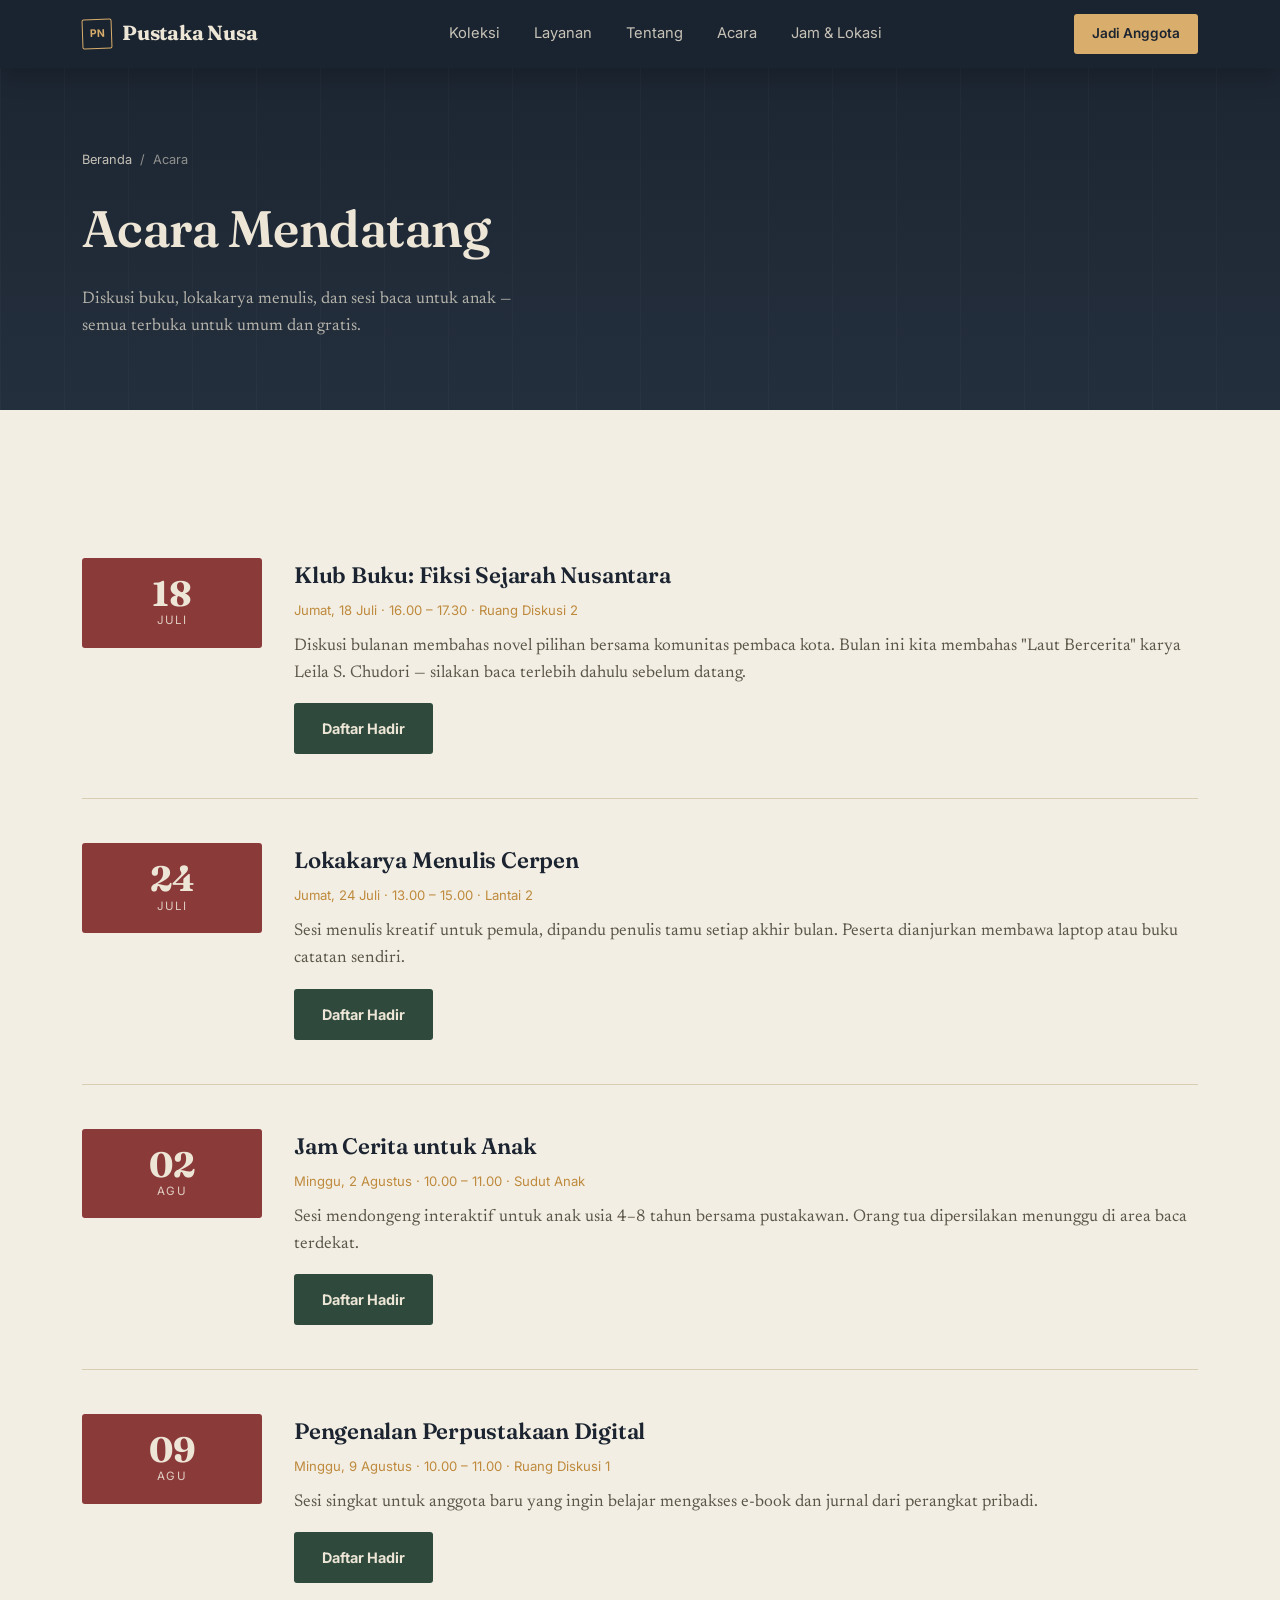
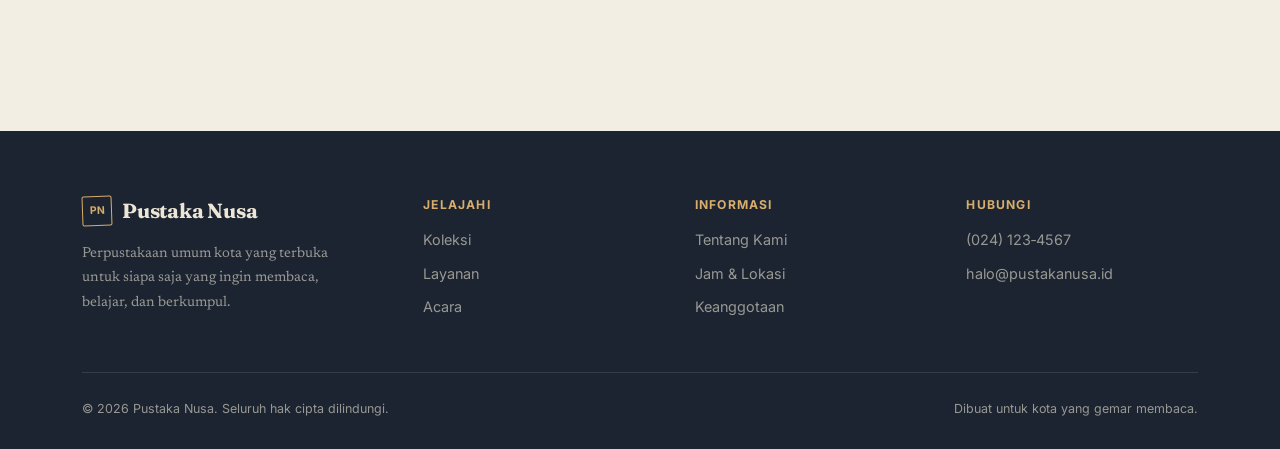
==== acara.html @ 2f624793 "Add files via upload" ====
<!DOCTYPE html>
<html lang="id">
<head>
<meta charset="UTF-8">
<meta name="viewport" content="width=device-width, initial-scale=1.0">
<title>Acara — Pustaka Nusa</title>
<link rel="preconnect" href="https://fonts.googleapis.com">
<link rel="preconnect" href="https://fonts.gstatic.com" crossorigin>
<link href="https://fonts.googleapis.com/css2?family=Fraunces:ital,opsz,wght@0,9..144,300;0,9..144,450;0,9..144,600;0,9..144,700;1,9..144,450&family=Newsreader:ital,wght@0,400;0,500;1,400&family=Inter:wght@400;500;600;700&display=swap" rel="stylesheet">
<link rel="stylesheet" href="style.css">
</head>
<body>

<header class="site scrolled" id="siteHeader">
  <div class="wrap nav-inner">
    <a href="index.html" class="brand"><span class="mark">PN</span>Pustaka Nusa</a>
    <nav class="links">
      <a href="koleksi.html">Koleksi</a>
      <a href="layanan.html">Layanan</a>
      <a href="index.html#tentang">Tentang</a>
      <a href="acara.html">Acara</a>
      <a href="kontak.html">Jam &amp; Lokasi</a>
    </nav>
    <a href="keanggotaan.html" class="nav-cta">Jadi Anggota</a>
    <button class="menu-toggle" id="menuToggle" aria-label="Buka menu" aria-expanded="false">☰</button>
  </div>
  <nav class="links" id="mobileMenu" style="display:none; flex-direction:column; gap:0; background:var(--ink); position:absolute; top:100%; left:0; right:0; padding:8px 32px 20px;">
    <a href="koleksi.html" style="padding:12px 0; border-top:1px solid rgba(237,230,214,0.1);">Koleksi</a>
    <a href="layanan.html" style="padding:12px 0; border-top:1px solid rgba(237,230,214,0.1);">Layanan</a>
    <a href="index.html#tentang" style="padding:12px 0; border-top:1px solid rgba(237,230,214,0.1);">Tentang</a>
    <a href="acara.html" style="padding:12px 0; border-top:1px solid rgba(237,230,214,0.1);">Acara</a>
    <a href="kontak.html" style="padding:12px 0; border-top:1px solid rgba(237,230,214,0.1);">Jam &amp; Lokasi</a>
    <a href="keanggotaan.html" style="padding:12px 0; border-top:1px solid rgba(237,230,214,0.1); color:var(--brass-light);">Jadi Anggota</a>
  </nav>
</header>

<section class="page-hero">
  <div class="wrap">
    <div class="breadcrumb"><a href="index.html">Beranda</a><span>/</span><span>Acara</span></div>
    <h1>Acara Mendatang</h1>
    <p class="lede">Diskusi buku, lokakarya menulis, dan sesi baca untuk anak — semua terbuka untuk umum dan gratis.</p>
  </div>
</section>

<section>
  <div class="wrap">

    <div class="event-full" id="event-1">
      <div class="ef-date"><div class="d">18</div><div class="m">Juli</div></div>
      <div>
        <h2>Klub Buku: Fiksi Sejarah Nusantara</h2>
        <div class="ef-meta">Jumat, 18 Juli · 16.00 – 17.30 · Ruang Diskusi 2</div>
        <p>Diskusi bulanan membahas novel pilihan bersama komunitas pembaca kota. Bulan ini kita membahas "Laut Bercerita" karya Leila S. Chudori — silakan baca terlebih dahulu sebelum datang.</p>
        <a href="mailto:halo@pustakanusa.id?subject=Daftar%20Klub%20Buku%2018%20Juli" class="cta-btn" style="background:var(--forest); color:var(--cream-text); display:inline-block;">Daftar Hadir</a>
      </div>
    </div>

    <div class="event-full" id="event-2">
      <div class="ef-date"><div class="d">24</div><div class="m">Juli</div></div>
      <div>
        <h2>Lokakarya Menulis Cerpen</h2>
        <div class="ef-meta">Jumat, 24 Juli · 13.00 – 15.00 · Lantai 2</div>
        <p>Sesi menulis kreatif untuk pemula, dipandu penulis tamu setiap akhir bulan. Peserta dianjurkan membawa laptop atau buku catatan sendiri.</p>
        <a href="mailto:halo@pustakanusa.id?subject=Daftar%20Lokakarya%20Menulis%2024%20Juli" class="cta-btn" style="background:var(--forest); color:var(--cream-text); display:inline-block;">Daftar Hadir</a>
      </div>
    </div>

    <div class="event-full" id="event-3">
      <div class="ef-date"><div class="d">02</div><div class="m">Agu</div></div>
      <div>
        <h2>Jam Cerita untuk Anak</h2>
        <div class="ef-meta">Minggu, 2 Agustus · 10.00 – 11.00 · Sudut Anak</div>
        <p>Sesi mendongeng interaktif untuk anak usia 4–8 tahun bersama pustakawan. Orang tua dipersilakan menunggu di area baca terdekat.</p>
        <a href="mailto:halo@pustakanusa.id?subject=Daftar%20Jam%20Cerita%20Anak%202%20Agustus" class="cta-btn" style="background:var(--forest); color:var(--cream-text); display:inline-block;">Daftar Hadir</a>
      </div>
    </div>

    <div class="event-full" id="event-4">
      <div class="ef-date"><div class="d">09</div><div class="m">Agu</div></div>
      <div>
        <h2>Pengenalan Perpustakaan Digital</h2>
        <div class="ef-meta">Minggu, 9 Agustus · 10.00 – 11.00 · Ruang Diskusi 1</div>
        <p>Sesi singkat untuk anggota baru yang ingin belajar mengakses e-book dan jurnal dari perangkat pribadi.</p>
        <a href="mailto:halo@pustakanusa.id?subject=Daftar%20Pengenalan%20Perpustakaan%20Digital" class="cta-btn" style="background:var(--forest); color:var(--cream-text); display:inline-block;">Daftar Hadir</a>
      </div>
    </div>

  </div>
</section>

<footer>
  <div class="wrap">
    <div class="footer-grid">
      <div>
        <a href="index.html" class="brand"><span class="mark">PN</span>Pustaka Nusa</a>
        <p class="tag">Perpustakaan umum kota yang terbuka untuk siapa saja yang ingin membaca, belajar, dan berkumpul.</p>
      </div>
      <div>
        <h5>Jelajahi</h5>
        <ul>
          <li><a href="koleksi.html">Koleksi</a></li>
          <li><a href="layanan.html">Layanan</a></li>
          <li><a href="acara.html">Acara</a></li>
        </ul>
      </div>
      <div>
        <h5>Informasi</h5>
        <ul>
          <li><a href="index.html#tentang">Tentang Kami</a></li>
          <li><a href="kontak.html">Jam &amp; Lokasi</a></li>
          <li><a href="keanggotaan.html">Keanggotaan</a></li>
        </ul>
      </div>
      <div>
        <h5>Hubungi</h5>
        <ul>
          <li><a href="tel:+62241234567">(024) 123‑4567</a></li>
          <li><a href="mailto:halo@pustakanusa.id">halo@pustakanusa.id</a></li>
        </ul>
      </div>
    </div>
    <div class="footer-bottom">
      <span>© 2026 Pustaka Nusa. Seluruh hak cipta dilindungi.</span>
      <span>Dibuat untuk kota yang gemar membaca.</span>
    </div>
  </div>
</footer>

<script>
  const menuToggle = document.getElementById('menuToggle');
  const mobileMenu = document.getElementById('mobileMenu');
  menuToggle.addEventListener('click', () => {
    const isOpen = mobileMenu.style.display === 'flex';
    mobileMenu.style.display = isOpen ? 'none' : 'flex';
    menuToggle.setAttribute('aria-expanded', String(!isOpen));
  });
</script>

</body>
</html>
---- style.css ----
:root{
    --ink:#1B2430;
    --ink-2:#242F3D;
    --paper:#F3EEE3;
    --paper-dim:#E8E0CE;
    --paper-line:#D8CDB3;
    --brass:#BE8A3D;
    --brass-light:#D9AE6C;
    --forest:#2F4A3D;
    --spine:#8B3A3A;
    --charcoal:#232323;
    --charcoal-soft:#5B5648;
    --cream-text:#EDE6D6;
  }
  *{box-sizing:border-box; margin:0; padding:0;}
  html{scroll-behavior:smooth;}
  body{
    background:var(--paper);
    color:var(--charcoal);
    font-family:'Newsreader', serif;
    font-size:17px;
    line-height:1.6;
    -webkit-font-smoothing:antialiased;
  }
  h1,h2,h3,.display{
    font-family:'Fraunces', serif;
    font-weight:600;
    letter-spacing:-0.01em;
    color:var(--ink);
  }
  .eyebrow{
    font-family:'Inter', sans-serif;
    font-size:0.72rem;
    letter-spacing:0.16em;
    text-transform:uppercase;
    color:var(--brass);
    font-weight:600;
  }
  a{color:inherit; text-decoration:none;}
  ul{list-style:none;}
  img{max-width:100%; display:block;}
  button{font-family:'Inter', sans-serif; cursor:pointer;}
  :focus-visible{outline:3px solid var(--brass); outline-offset:3px;}

  .wrap{max-width:1180px; margin:0 auto; padding:0 32px;}

  /* ===== NAV ===== */
  header.site{
    position:fixed; top:0; left:0; right:0; z-index:100;
    padding:22px 0;
    transition:background .4s ease, padding .4s ease, box-shadow .4s ease;
  }
  header.site.scrolled{
    background:rgba(27,36,48,0.94);
    backdrop-filter:blur(10px);
    padding:14px 0;
    box-shadow:0 8px 24px rgba(0,0,0,0.18);
  }
  .nav-inner{display:flex; align-items:center; justify-content:space-between;}
  .brand{
    font-family:'Fraunces', serif;
    font-weight:700;
    font-size:1.28rem;
    color:var(--cream-text);
    display:flex; align-items:center; gap:10px;
    letter-spacing:-0.01em;
  }
  .brand .mark{
    width:30px; height:30px; border:1.5px solid var(--brass-light);
    border-radius:2px; display:grid; place-items:center;
    font-family:'Inter',sans-serif; font-size:0.65rem; font-weight:700;
    color:var(--brass-light);
    transform:rotate(-2deg);
  }
  nav.links{display:flex; gap:34px; font-family:'Inter', sans-serif; font-size:0.92rem;}
  nav.links a{color:var(--cream-text); opacity:0.82; position:relative; padding:4px 0;}
  nav.links a:hover{opacity:1;}
  nav.links a::after{
    content:''; position:absolute; left:0; bottom:0; height:1px; width:0;
    background:var(--brass-light); transition:width .3s ease;
  }
  nav.links a:hover::after{width:100%;}
  .nav-cta{
    font-family:'Inter', sans-serif; font-weight:600; font-size:0.85rem;
    color:var(--ink); background:var(--brass-light);
    padding:9px 18px; border-radius:3px; border:none;
    transition:transform .25s ease, background .25s ease;
  }
  .nav-cta:hover{background:#EEC98A; transform:translateY(-1px);}
  .menu-toggle{display:none; background:none; border:none; color:var(--cream-text); font-size:1.5rem;}

  /* ===== HERO ===== */
  .hero{
    background:
      radial-gradient(ellipse at 80% -10%, rgba(190,138,61,0.18), transparent 55%),
      linear-gradient(180deg, var(--ink) 0%, var(--ink-2) 100%);
    color:var(--cream-text);
    padding:168px 0 110px;
    position:relative;
    overflow:hidden;
  }
  .hero::before{
    content:'';
    position:absolute; inset:0;
    background-image:
      repeating-linear-gradient(90deg, rgba(255,255,255,0.025) 0 1px, transparent 1px 64px);
    pointer-events:none;
  }
  .hero-grid{
    display:grid; grid-template-columns:1.15fr 0.85fr; gap:56px; align-items:center;
    position:relative;
  }
  .hero h1{
    font-size:clamp(2.6rem, 5vw, 4.1rem);
    line-height:1.06;
    color:var(--cream-text);
    max-width:14ch;
  }
  .hero h1 em{
    font-style:italic; font-weight:450; color:var(--brass-light);
  }
  .hero p.lede{
    font-family:'Newsreader', serif;
    font-size:1.18rem; color:rgba(237,230,214,0.75);
    max-width:46ch; margin-top:22px;
  }
  .catalog-search{
    margin-top:38px;
    background:var(--paper);
    border-radius:4px;
    padding:6px;
    display:flex;
    gap:6px;
    max-width:520px;
    box-shadow:0 20px 45px rgba(0,0,0,0.35);
  }
  .catalog-search input{
    flex:1; border:none; background:transparent;
    font-family:'Inter', sans-serif; font-size:0.95rem;
    padding:13px 16px; color:var(--charcoal);
  }
  .catalog-search input:focus{outline:none;}
  .catalog-search button{
    background:var(--forest); color:var(--cream-text); border:none;
    padding:0 22px; border-radius:2px; font-weight:600; font-size:0.85rem;
    letter-spacing:0.02em;
    transition:background .25s ease;
  }
  .catalog-search button:hover{background:#3B5F4C;}
  .hero-meta{
    margin-top:16px; display:flex; gap:22px; font-family:'Inter',sans-serif;
    font-size:0.8rem; color:rgba(237,230,214,0.55);
  }

  /* card catalog visual */
  .catalog-card{
    background:var(--paper);
    color:var(--charcoal);
    border-radius:3px;
    padding:26px 26px 22px;
    box-shadow:0 30px 60px rgba(0,0,0,0.4);
    transform:rotate(2.5deg);
    position:relative;
    font-family:'Inter', sans-serif;
  }
  .catalog-card::before{
    content:''; position:absolute; left:16px; right:16px; top:44px; height:1px;
    background:var(--paper-line);
    box-shadow:0 22px 0 var(--paper-line), 0 44px 0 var(--paper-line), 0 66px 0 var(--paper-line), 0 88px 0 var(--paper-line);
  }
  .catalog-card .hole{
    position:absolute; bottom:10px; left:50%; transform:translateX(-50%);
    width:14px; height:14px; border-radius:50%; background:var(--ink);
  }
  .catalog-card .cc-tag{font-size:0.68rem; letter-spacing:0.12em; color:var(--brass); text-transform:uppercase; font-weight:700;}
  .catalog-card h3{font-family:'Fraunces',serif; font-size:1.3rem; margin:8px 0 2px; position:relative; z-index:2;}
  .catalog-card p{font-size:0.85rem; color:var(--charcoal-soft); margin-top:6px; position:relative; z-index:2;}
  .catalog-card .cc-code{
    position:absolute; top:22px; right:22px; font-family:'Fraunces',serif; font-weight:700;
    font-size:1.6rem; color:var(--paper-line);
  }

  /* ===== SECTION SHELL ===== */
  section{padding:104px 0;}
  .section-head{
    display:flex; justify-content:space-between; align-items:flex-end; gap:24px;
    margin-bottom:52px; flex-wrap:wrap;
  }
  .section-head h2{font-size:clamp(1.9rem, 3vw, 2.6rem);}
  .section-head .desc{max-width:38ch; color:var(--charcoal-soft); font-size:1rem;}

  .reveal{opacity:0; transform:translateY(22px); transition:opacity .7s ease, transform .7s ease;}
  .reveal.in{opacity:1; transform:translateY(0);}

  /* ===== SHELF (signature element) ===== */
  .shelf-section{background:var(--paper-dim); border-top:1px solid var(--paper-line); border-bottom:1px solid var(--paper-line);}
  .shelf{
    display:flex; align-items:flex-end; gap:3px;
    padding-bottom:16px;
    border-bottom:14px solid var(--forest);
    border-radius:2px 2px 6px 6px;
    box-shadow:0 10px 0 rgba(0,0,0,0.08);
    overflow-x:auto;
    scrollbar-width:thin;
  }
  .spine{
    flex:1 0 auto;
    min-width:64px;
    height:230px;
    border-radius:3px 3px 0 0;
    display:flex; flex-direction:column; align-items:center; justify-content:flex-end;
    padding:16px 6px;
    cursor:pointer;
    position:relative;
    transition:transform .3s ease, height .3s ease, filter .3s ease;
    color:var(--cream-text);
    font-family:'Inter',sans-serif;
  }
  .spine:hover, .spine:focus-visible{transform:translateY(-14px); z-index:5;}
  .spine.dim{filter:opacity(0.35);}
  .spine .code{font-family:'Fraunces',serif; font-weight:700; font-size:1.05rem; writing-mode:vertical-rl; transform:rotate(180deg); margin-bottom:10px;}
  .spine .label{
    writing-mode:vertical-rl; transform:rotate(180deg);
    font-size:0.72rem; letter-spacing:0.06em; text-transform:uppercase; font-weight:600;
    opacity:0.9;
  }
  .shelf-info{
    margin-top:26px; display:flex; gap:20px; align-items:flex-start;
    font-family:'Inter',sans-serif; font-size:0.9rem; color:var(--charcoal-soft);
    min-height:44px;
  }
  .shelf-info strong{color:var(--ink); font-family:'Fraunces',serif; font-weight:600; font-size:1.02rem;}

  /* ===== LAYANAN ===== */
  .services{display:grid; grid-template-columns:repeat(4,1fr); gap:1px; background:var(--paper-line); border:1px solid var(--paper-line);}
  .service{
    background:var(--paper); padding:34px 26px; min-height:230px;
    display:flex; flex-direction:column; justify-content:space-between;
    transition:background .3s ease;
  }
  .service:hover{background:var(--paper-dim);}
  .service .num{font-family:'Fraunces',serif; font-size:0.85rem; color:var(--brass); font-weight:700;}
  .service h3{font-size:1.18rem; margin-top:30px;}
  .service p{font-size:0.88rem; color:var(--charcoal-soft); margin-top:8px;}

  /* ===== TENTANG / STATS ===== */
  .about{background:var(--ink); color:var(--cream-text);}
  .about .wrap{display:grid; grid-template-columns:1fr 1fr; gap:70px; align-items:center;}
  .about h2{color:var(--cream-text);}
  .about p{color:rgba(237,230,214,0.72); margin-top:18px; font-size:1.05rem; max-width:46ch;}
  .stat-grid{display:grid; grid-template-columns:1fr 1fr; gap:1px; background:rgba(237,230,214,0.14); border:1px solid rgba(237,230,214,0.14);}
  .stat{background:var(--ink-2); padding:30px 26px;}
  .stat .n{font-family:'Fraunces',serif; font-size:2.4rem; font-weight:600; color:var(--brass-light);}
  .stat .l{font-family:'Inter',sans-serif; font-size:0.78rem; letter-spacing:0.06em; text-transform:uppercase; color:rgba(237,230,214,0.6); margin-top:6px;}

  /* ===== JAM & LOKASI ===== */
  .hours-wrap{display:grid; grid-template-columns:1fr 1fr; gap:48px;}
  table.hours{width:100%; border-collapse:collapse; font-family:'Inter',sans-serif; font-size:0.92rem;}
  table.hours tr{border-bottom:1px solid var(--paper-line);}
  table.hours td{padding:13px 4px; }
  table.hours td:first-child{color:var(--charcoal-soft);}
  table.hours td:last-child{text-align:right; font-weight:600; color:var(--ink);}
  .addr-card{
    background:var(--paper-dim); border:1px solid var(--paper-line); border-radius:4px;
    padding:30px; font-family:'Inter',sans-serif;
  }
  .addr-card .eyebrow{margin-bottom:10px; display:block;}
  .addr-card p{font-family:'Newsreader',serif; font-size:1.02rem; color:var(--charcoal); line-height:1.7;}
  .addr-card .map-strip{
    margin-top:20px; height:120px; border-radius:3px;
    background:
      repeating-linear-gradient(45deg, var(--paper) 0 8px, var(--paper-dim) 8px 16px);
    border:1px dashed var(--paper-line);
    display:flex; align-items:center; justify-content:center;
    font-size:0.78rem; color:var(--charcoal-soft); letter-spacing:0.05em;
  }

  /* ===== ACARA ===== */
  .events{display:grid; grid-template-columns:repeat(3,1fr); gap:24px;}
  .event-card{
    background:var(--paper); border:1px solid var(--paper-line); border-radius:3px; overflow:hidden;
    transition:box-shadow .3s ease, transform .3s ease;
  }
  .event-card:hover{box-shadow:0 18px 34px rgba(27,36,48,0.12); transform:translateY(-4px);}
  .event-date{
    background:var(--spine); color:var(--cream-text); padding:18px 22px;
    font-family:'Inter',sans-serif;
  }
  .event-date .d{font-family:'Fraunces',serif; font-size:1.8rem; font-weight:700; line-height:1;}
  .event-date .m{font-size:0.72rem; letter-spacing:0.1em; text-transform:uppercase; opacity:0.85;}
  .event-body{padding:22px;}
  .event-body h3{font-size:1.12rem;}
  .event-body p{font-size:0.86rem; color:var(--charcoal-soft); margin-top:8px;}
  .event-body .tag{
    display:inline-block; margin-top:14px; font-family:'Inter',sans-serif; font-size:0.72rem;
    color:var(--forest); border:1px solid var(--forest); padding:4px 10px; border-radius:20px;
  }

  /* ===== CTA MEMBERSHIP ===== */
  .cta{background:var(--forest); color:var(--cream-text); position:relative; overflow:hidden;}
  .cta .wrap{display:grid; grid-template-columns:1fr 0.9fr; gap:56px; align-items:center;}
  .cta h2{color:var(--cream-text); font-size:clamp(1.9rem,3vw,2.5rem); max-width:15ch;}
  .cta p{color:rgba(237,230,214,0.78); margin-top:16px; max-width:42ch;}
  .cta-btn{
    margin-top:28px; display:inline-block; background:var(--brass-light); color:var(--ink);
    font-family:'Inter',sans-serif; font-weight:700; font-size:0.9rem; padding:14px 28px;
    border-radius:3px; border:none; transition:transform .25s ease, background .25s ease;
  }
  .cta-btn:hover{background:#EEC98A; transform:translateY(-2px);}

  .member-card{
    background:linear-gradient(135deg, #F3EEE3 0%, #E8E0CE 100%);
    color:var(--charcoal);
    border-radius:12px;
    padding:26px;
    width:100%; max-width:380px;
    box-shadow:0 30px 60px rgba(0,0,0,0.35);
    transform:rotate(-4deg);
    position:relative;
    font-family:'Inter',sans-serif;
  }
  .member-card::after{
    content:''; position:absolute; top:26px; right:26px; width:44px; height:44px;
    border-radius:50%; background:repeating-linear-gradient(45deg, var(--brass) 0 3px, transparent 3px 6px);
    opacity:0.5;
  }
  .member-card .mc-label{font-size:0.65rem; letter-spacing:0.14em; text-transform:uppercase; color:var(--brass); font-weight:700;}
  .member-card h4{font-family:'Fraunces',serif; font-size:1.35rem; margin-top:6px; color:var(--ink);}
  .member-card .mc-id{margin-top:26px; font-size:0.8rem; color:var(--charcoal-soft); letter-spacing:0.04em;}
  .member-card .mc-line{margin-top:18px; height:1px; background:var(--paper-line);}
  .member-card .mc-foot{display:flex; justify-content:space-between; margin-top:14px; font-size:0.72rem; color:var(--charcoal-soft);}

  /* ===== FOOTER ===== */
  footer{background:var(--ink); color:rgba(237,230,214,0.6); padding:64px 0 30px;}
  .footer-grid{display:grid; grid-template-columns:1.3fr 1fr 1fr 1fr; gap:40px; padding-bottom:44px; border-bottom:1px solid rgba(237,230,214,0.12);}
  footer .brand{margin-bottom:14px;}
  footer p.tag{font-size:0.9rem; max-width:32ch; line-height:1.7;}
  footer h5{font-family:'Inter',sans-serif; font-size:0.76rem; letter-spacing:0.1em; text-transform:uppercase; color:var(--brass-light); margin-bottom:14px;}
  footer ul li{margin-bottom:10px; font-family:'Inter',sans-serif; font-size:0.9rem;}
  footer ul li a:hover{color:var(--cream-text);}
  .footer-bottom{display:flex; justify-content:space-between; padding-top:26px; font-family:'Inter',sans-serif; font-size:0.78rem; flex-wrap:wrap; gap:10px;}

  @media (max-width: 940px){
    .hero-grid{grid-template-columns:1fr;}
    .hero-grid > .hero-visual{order:-1; max-width:280px;}
    .about .wrap{grid-template-columns:1fr;}
    .services{grid-template-columns:1fr 1fr;}
    .events{grid-template-columns:1fr;}
    .hours-wrap{grid-template-columns:1fr;}
    .cta .wrap{grid-template-columns:1fr;}
    .footer-grid{grid-template-columns:1fr 1fr;}
    nav.links{display:none;}
    .menu-toggle{display:block;}
  }
  @media (max-width: 560px){
    .services{grid-template-columns:1fr;}
    .footer-grid{grid-template-columns:1fr;}
    .wrap{padding:0 20px;}
    .catalog-search{flex-direction:column;}
  }
  @media (prefers-reduced-motion: reduce){
    *{transition:none !important; scroll-behavior:auto !important;}
  }

/* ===== SCROLL OFFSET FOR ANCHORS ===== */
section[id]{ scroll-margin-top: 88px; }
.spine[id]{ scroll-margin-top: 88px; }

/* ===== PAGE HERO (subpages) ===== */
.page-hero{
  background:linear-gradient(180deg, var(--ink) 0%, var(--ink-2) 100%);
  color:var(--cream-text);
  padding:150px 0 70px;
  position:relative;
}
.page-hero::before{
  content:'';
  position:absolute; inset:0;
  background-image:repeating-linear-gradient(90deg, rgba(255,255,255,0.025) 0 1px, transparent 1px 64px);
  pointer-events:none;
}
.breadcrumb{
  font-family:'Inter',sans-serif; font-size:0.8rem; color:rgba(237,230,214,0.55);
  display:flex; gap:8px; align-items:center; margin-bottom:18px; position:relative;
}
.breadcrumb a{color:rgba(237,230,214,0.8);}
.breadcrumb a:hover{color:var(--brass-light);}
.page-hero h1{color:var(--cream-text); font-size:clamp(2.2rem, 4vw, 3.2rem); max-width:20ch; position:relative;}
.page-hero p.lede{color:rgba(237,230,214,0.72); margin-top:16px; max-width:52ch; font-size:1.05rem; position:relative;}

/* ===== BOOK GRID (koleksi.html) ===== */
.book-grid{display:grid; grid-template-columns:repeat(3,1fr); gap:22px;}
.book-card{
  background:var(--paper); border:1px solid var(--paper-line); border-radius:3px;
  padding:24px; transition:box-shadow .3s ease, transform .3s ease;
}
.book-card:hover{box-shadow:0 18px 34px rgba(27,36,48,0.1); transform:translateY(-3px);}
.book-card .bc-code{font-family:'Fraunces',serif; font-weight:700; color:var(--brass); font-size:0.9rem;}
.book-card h3{font-size:1.08rem; margin-top:8px;}
.book-card .bc-author{font-family:'Inter',sans-serif; font-size:0.82rem; color:var(--charcoal-soft); margin-top:4px;}
.book-card p{font-size:0.86rem; color:var(--charcoal-soft); margin-top:10px;}
.book-card .bc-status{
  display:inline-block; margin-top:14px; font-family:'Inter',sans-serif; font-size:0.7rem;
  padding:4px 10px; border-radius:20px; border:1px solid var(--forest); color:var(--forest);
}
.book-card .bc-status.out{border-color:var(--spine); color:var(--spine);}
.category-block{margin-bottom:64px;}
.category-block .cb-head{display:flex; align-items:baseline; gap:14px; margin-bottom:24px; border-bottom:1px solid var(--paper-line); padding-bottom:14px;}
.category-block .cb-head .code{font-family:'Fraunces',serif; font-weight:700; font-size:1.6rem; color:var(--brass);}
.category-block .cb-head h2{font-size:1.4rem;}

/* ===== SERVICE DETAIL (layanan.html) ===== */
.service-detail{
  display:grid; grid-template-columns:0.4fr 1fr; gap:40px; padding:52px 0;
  border-bottom:1px solid var(--paper-line);
}
.service-detail:last-child{border-bottom:none;}
.service-detail .sd-num{font-family:'Fraunces',serif; font-size:2.6rem; font-weight:700; color:var(--paper-line);}
.service-detail h2{font-size:1.6rem; margin-bottom:12px;}
.service-detail .sd-list{margin-top:18px; font-family:'Inter',sans-serif; font-size:0.88rem; color:var(--charcoal-soft);}
.service-detail .sd-list li{padding:6px 0; border-top:1px dashed var(--paper-line);}
.service-detail .sd-list li:first-child{border-top:none;}

/* ===== FORM (keanggotaan.html, kontak.html) ===== */
.form-card{
  background:var(--paper-dim); border:1px solid var(--paper-line); border-radius:4px; padding:40px;
  max-width:640px;
}
.field{margin-bottom:20px;}
.field label{
  display:block; font-family:'Inter',sans-serif; font-size:0.78rem; letter-spacing:0.04em;
  text-transform:uppercase; color:var(--charcoal-soft); margin-bottom:8px; font-weight:600;
}
.field input, .field select, .field textarea{
  width:100%; border:1px solid var(--paper-line); background:var(--paper);
  border-radius:3px; padding:12px 14px; font-family:'Inter',sans-serif; font-size:0.92rem;
  color:var(--charcoal);
}
.field input:focus, .field select:focus, .field textarea:focus{outline:none; border-color:var(--brass);}
.field-row{display:grid; grid-template-columns:1fr 1fr; gap:18px;}
.submit-btn{
  background:var(--forest); color:var(--cream-text); border:none; font-family:'Inter',sans-serif;
  font-weight:700; font-size:0.9rem; padding:14px 30px; border-radius:3px;
  transition:background .25s ease, transform .25s ease;
}
.submit-btn:hover{background:#3B5F4C; transform:translateY(-2px);}
.form-success{
  display:none; background:var(--forest); color:var(--cream-text); padding:18px 22px;
  border-radius:3px; font-family:'Inter',sans-serif; font-size:0.9rem; margin-top:20px;
}
.form-success.show{display:block;}
.benefit-list{margin-top:20px;}
.benefit-list li{
  font-family:'Newsreader',serif; font-size:1rem; padding:14px 0; border-top:1px solid var(--paper-line);
  display:flex; gap:14px; align-items:flex-start;
}
.benefit-list li:first-child{border-top:none;}
.benefit-list .bl-mark{color:var(--brass); font-family:'Fraunces',serif; font-weight:700;}

/* ===== EVENT DETAIL PAGE ===== */
.event-full{
  display:grid; grid-template-columns:180px 1fr; gap:32px; padding:44px 0; border-bottom:1px solid var(--paper-line);
  align-items:start;
}
.event-full:last-child{border-bottom:none;}
.event-full .ef-date{
  background:var(--spine); color:var(--cream-text); border-radius:3px; padding:18px; text-align:center;
}
.event-full .ef-date .d{font-family:'Fraunces',serif; font-size:2.2rem; font-weight:700; line-height:1;}
.event-full .ef-date .m{font-family:'Inter',sans-serif; font-size:0.72rem; letter-spacing:0.1em; text-transform:uppercase; opacity:0.85;}
.event-full h2{font-size:1.4rem;}
.event-full .ef-meta{font-family:'Inter',sans-serif; font-size:0.82rem; color:var(--brass); margin-top:6px;}
.event-full p{margin-top:12px; color:var(--charcoal-soft);}
.event-full .cta-btn{margin-top:16px;}

/* ===== SMALL LINK BUTTON ===== */
.link-btn{
  font-family:'Inter',sans-serif; font-size:0.82rem; font-weight:600; color:var(--forest);
  display:inline-flex; align-items:center; gap:6px; margin-top:14px;
  border-bottom:1px solid transparent; transition:border-color .2s ease;
}
.link-btn:hover{border-color:var(--forest);}

@media (max-width: 940px){
  .book-grid{grid-template-columns:1fr 1fr;}
  .service-detail{grid-template-columns:1fr;}
  .event-full{grid-template-columns:1fr;}
  .event-full .ef-date{width:90px;}
  .field-row{grid-template-columns:1fr;}
}
@media (max-width: 560px){
  .book-grid{grid-template-columns:1fr;}
}

@media (max-width: 940px){
  section > .wrap[style*="grid-template-columns:0.8fr 1.2fr"]{
    display:block !important;
  }
  section > .wrap[style*="grid-template-columns:0.8fr 1.2fr"] > *{
    margin-bottom:40px;
  }
}
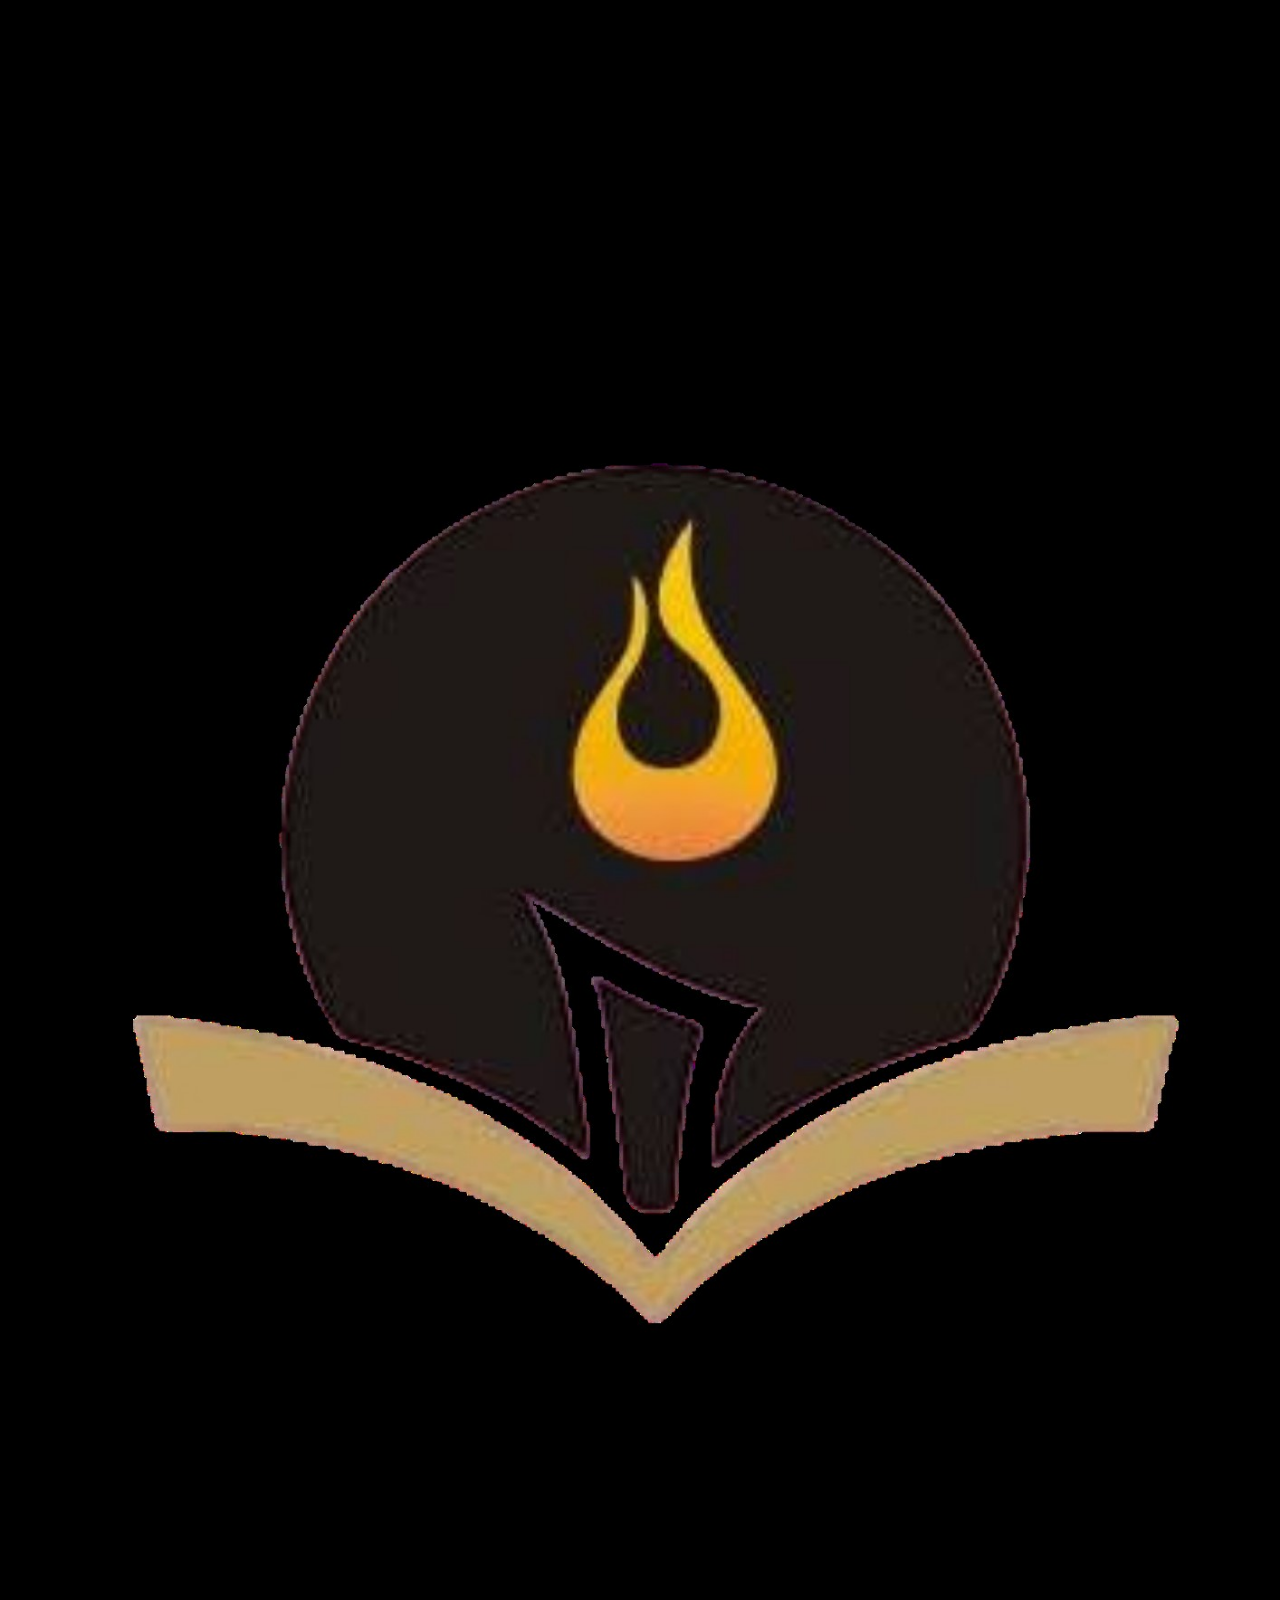
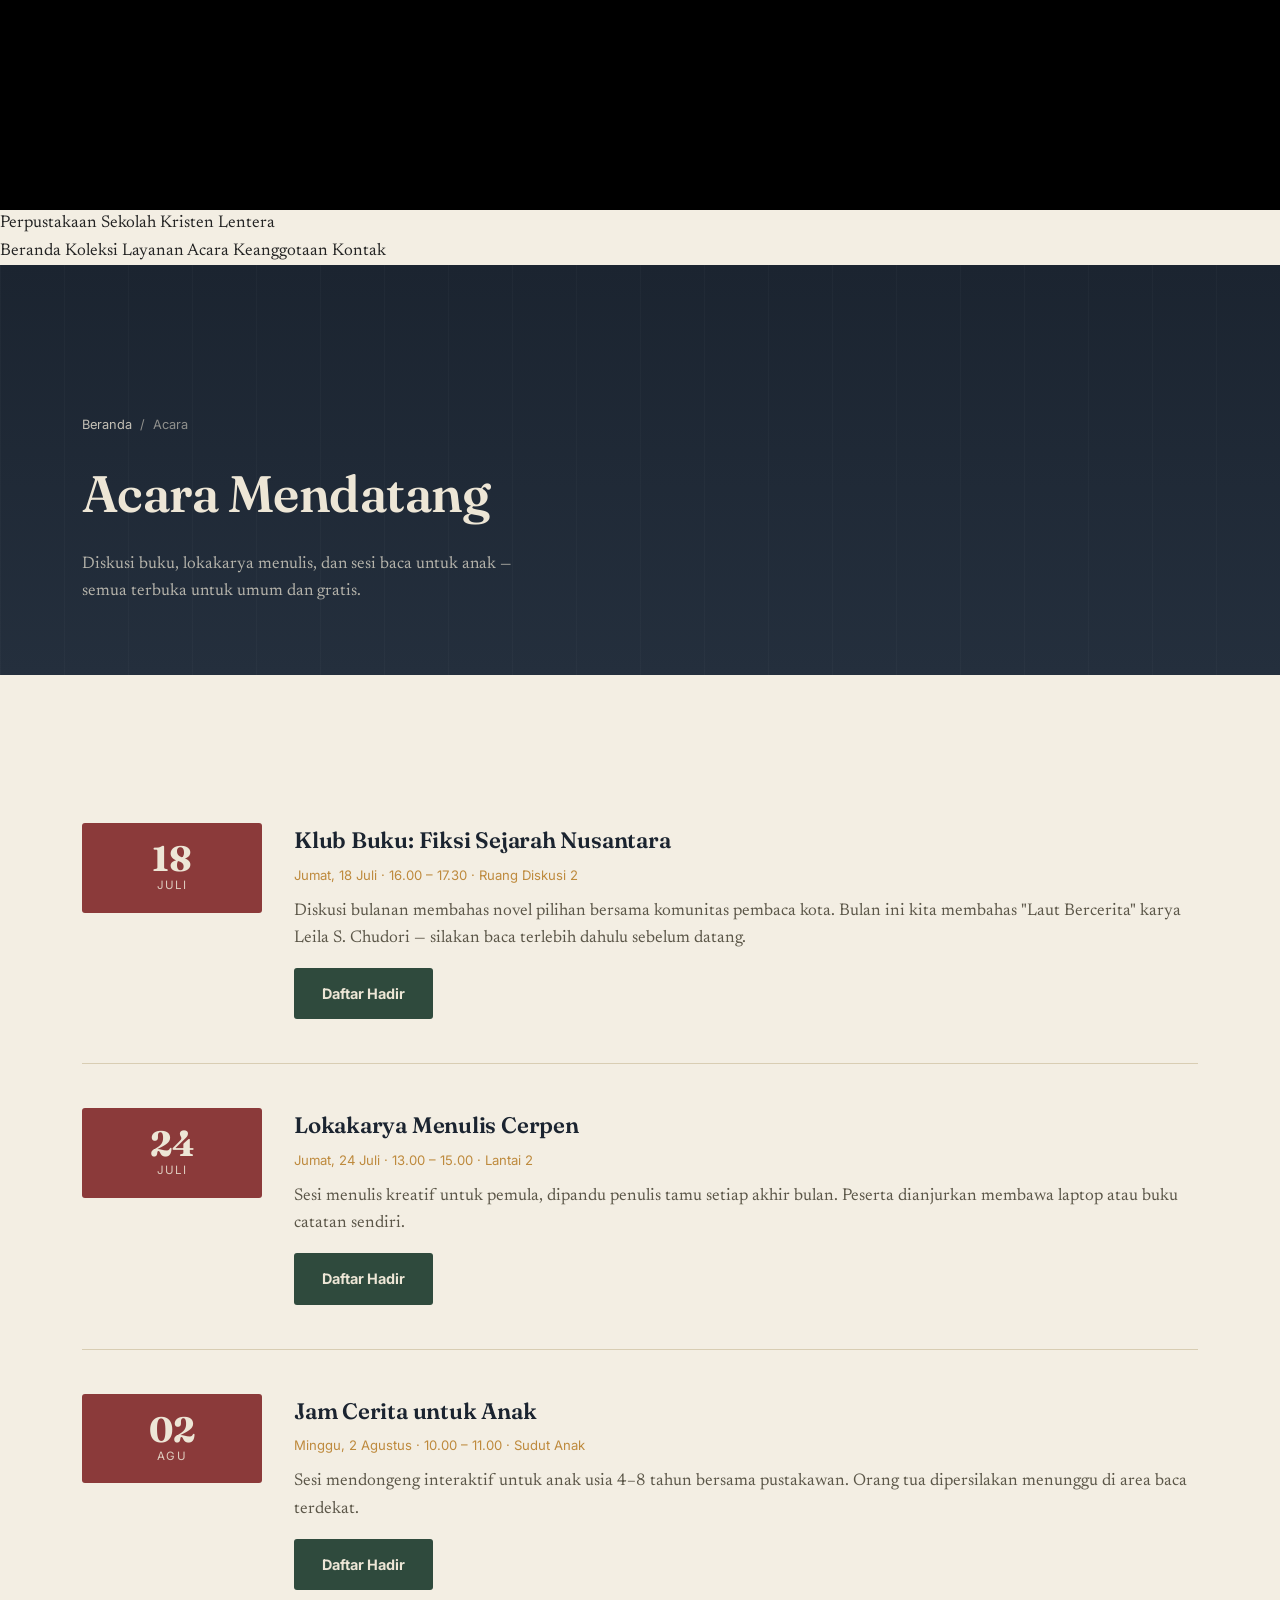
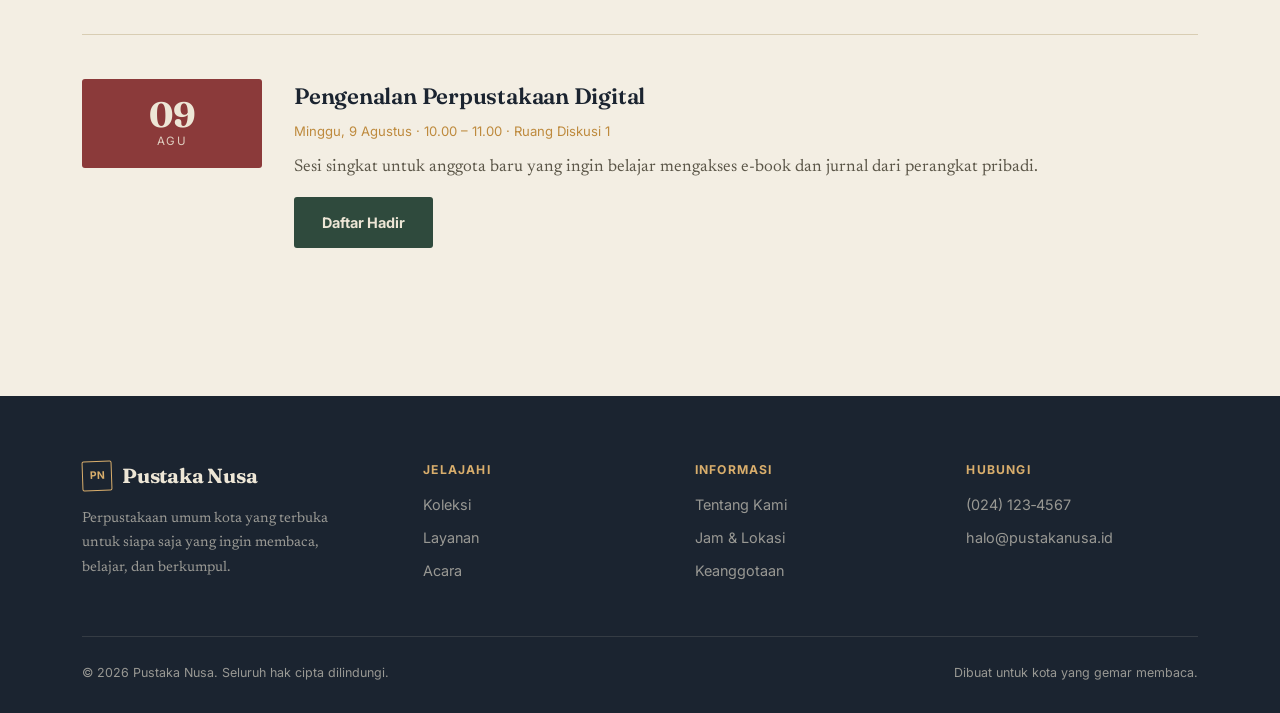
==== commit 999ce17e: "Add files via upload" ====
--- a/acara.html
+++ b/acara.html
@@ -11,27 +11,27 @@
 </head>
 <body>
 
-<header class="site scrolled" id="siteHeader">
-  <div class="wrap nav-inner">
-    <a href="index.html" class="brand"><span class="mark">PN</span>Pustaka Nusa</a>
-    <nav class="links">
+<header>
+  <div class="header-container">
+    <div class="logo-area">
+      <!-- Logo diganti ke gambar baru dan teks diubah menjadi Perpustakaan Sekolah Kristen Lentera -->
+      <img src="logo-lentera.jpg" alt="Logo Perpustakaan Sekolah Kristen Lentera" class="logo-img">
+      <span class="logo-text">Perpustakaan Sekolah Kristen Lentera</span>
+    </div>
+    <button id="menuToggle" class="menu-toggle" aria-label="Toggle navigation">
+      <span></span>
+      <span></span>
+      <span></span>
+    </button>
+    <nav id="navMenu" class="nav-menu">
+      <a href="index.html">Beranda</a>
       <a href="koleksi.html">Koleksi</a>
       <a href="layanan.html">Layanan</a>
-      <a href="index.html#tentang">Tentang</a>
       <a href="acara.html">Acara</a>
-      <a href="kontak.html">Jam &amp; Lokasi</a>
+      <a href="keanggotaan.html">Keanggotaan</a>
+      <a href="kontak.html">Kontak</a>
     </nav>
-    <a href="keanggotaan.html" class="nav-cta">Jadi Anggota</a>
-    <button class="menu-toggle" id="menuToggle" aria-label="Buka menu" aria-expanded="false">☰</button>
   </div>
-  <nav class="links" id="mobileMenu" style="display:none; flex-direction:column; gap:0; background:var(--ink); position:absolute; top:100%; left:0; right:0; padding:8px 32px 20px;">
-    <a href="koleksi.html" style="padding:12px 0; border-top:1px solid rgba(237,230,214,0.1);">Koleksi</a>
-    <a href="layanan.html" style="padding:12px 0; border-top:1px solid rgba(237,230,214,0.1);">Layanan</a>
-    <a href="index.html#tentang" style="padding:12px 0; border-top:1px solid rgba(237,230,214,0.1);">Tentang</a>
-    <a href="acara.html" style="padding:12px 0; border-top:1px solid rgba(237,230,214,0.1);">Acara</a>
-    <a href="kontak.html" style="padding:12px 0; border-top:1px solid rgba(237,230,214,0.1);">Jam &amp; Lokasi</a>
-    <a href="keanggotaan.html" style="padding:12px 0; border-top:1px solid rgba(237,230,214,0.1); color:var(--brass-light);">Jadi Anggota</a>
-  </nav>
 </header>
 
 <section class="page-hero">
